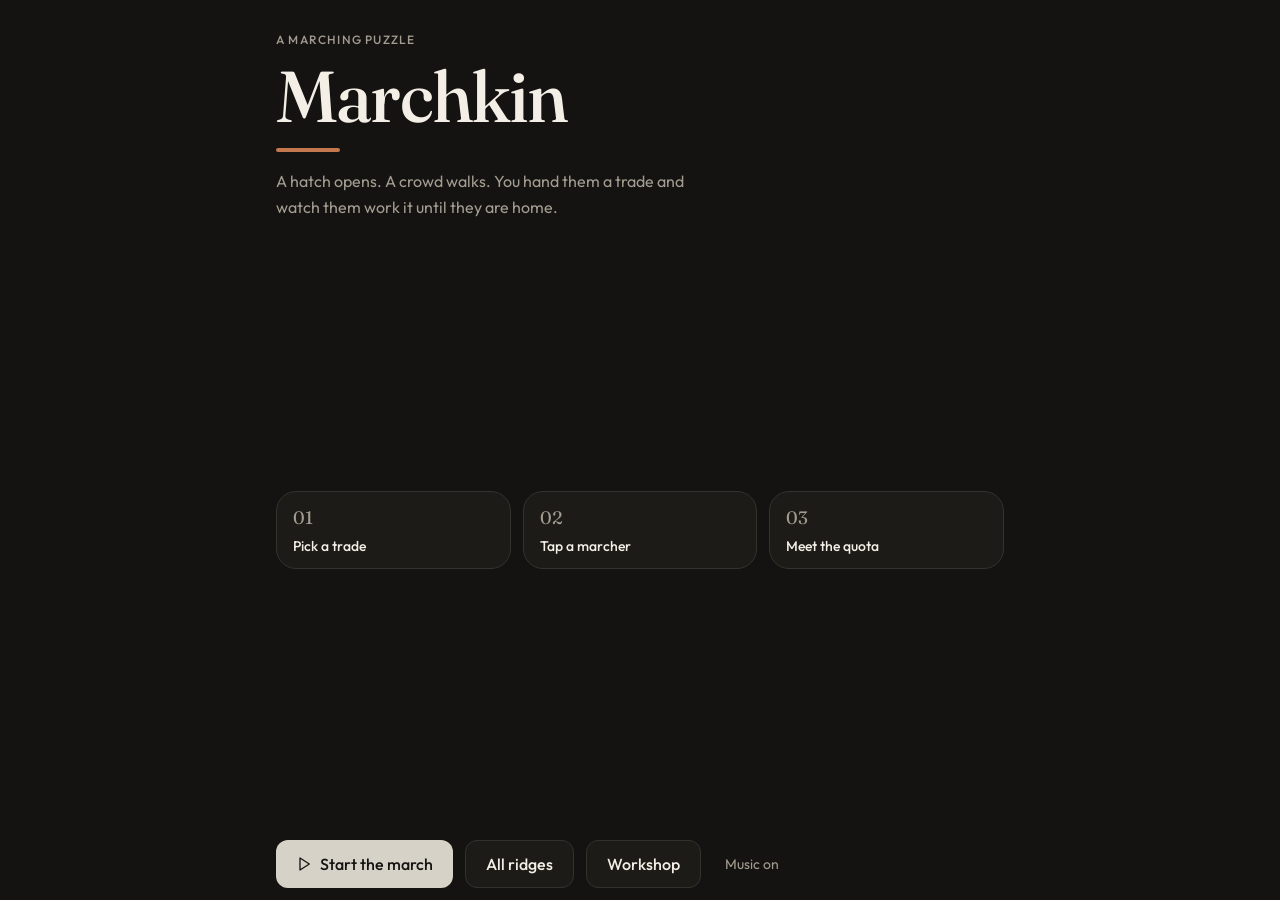
==== index.html @ 859d4348 "Play Marchkin." ====
<!doctype html>
<html lang="en">
  <head>
    <meta charset="utf-8" />
    <meta name="viewport" content="width=device-width, initial-scale=1, viewport-fit=cover" />
    <title>Marchkin</title>
    <meta name="description" content="A marching puzzle. Assign a trade and get the crowd home." />
    <meta name="theme-color" content="#141311" />
    <link rel="icon" type="image/svg+xml" href="./favicon.svg" />
    <link
      rel="stylesheet"
      href="https://fonts.googleapis.com/css2?family=Fraunces:opsz,wght@9..144,500;9..144,600&family=Outfit:wght@400;500;600&display=swap"
    />
    <script type="module" crossorigin src="./assets/play-Zd8TYwmV.js"></script>
    <link rel="stylesheet" crossorigin href="./assets/play-KNTELpvr.css">
  </head>
  <body>
    <div id="root"></div>
  </body>
</html>
---- assets/play-KNTELpvr.css ----
/*! tailwindcss v4.3.3 | MIT License | https://tailwindcss.com */
@layer properties{@supports (((-webkit-hyphens:none)) and (not (margin-trim:inline))) or ((-moz-orient:inline) and (not (color:rgb(from red r g b)))){*,:before,:after,::backdrop{--tw-rotate-x:initial;--tw-rotate-y:initial;--tw-rotate-z:initial;--tw-skew-x:initial;--tw-skew-y:initial;--tw-space-y-reverse:0;--tw-border-style:solid;--tw-leading:initial;--tw-font-weight:initial;--tw-tracking:initial;--tw-ordinal:initial;--tw-slashed-zero:initial;--tw-numeric-figure:initial;--tw-numeric-spacing:initial;--tw-numeric-fraction:initial;--tw-shadow:0 0 #0000;--tw-shadow-color:initial;--tw-shadow-alpha:100%;--tw-inset-shadow:0 0 #0000;--tw-inset-shadow-color:initial;--tw-inset-shadow-alpha:100%;--tw-ring-color:initial;--tw-ring-shadow:0 0 #0000;--tw-inset-ring-color:initial;--tw-inset-ring-shadow:0 0 #0000;--tw-ring-inset:initial;--tw-ring-offset-width:0px;--tw-ring-offset-color:#fff;--tw-ring-offset-shadow:0 0 #0000;--tw-blur:initial;--tw-brightness:initial;--tw-contrast:initial;--tw-grayscale:initial;--tw-hue-rotate:initial;--tw-invert:initial;--tw-opacity:initial;--tw-saturate:initial;--tw-sepia:initial;--tw-drop-shadow:initial;--tw-drop-shadow-color:initial;--tw-drop-shadow-alpha:100%;--tw-drop-shadow-size:initial}}}@layer theme{:root,:host{--font-sans:"Outfit", system-ui, sans-serif;--font-mono:ui-monospace, SFMono-Regular, Menlo, Monaco, Consolas, "Liberation Mono", "Courier New", monospace;--color-red-500:oklch(63.7% .237 25.331);--color-zinc-50:oklch(98.5% 0 none);--color-zinc-400:oklch(70.5% .015 286.067);--color-zinc-500:oklch(55.2% .016 285.938);--color-zinc-900:oklch(21% .006 285.885);--color-zinc-950:oklch(14.1% .005 285.823);--color-neutral-100:oklch(97% 0 none);--color-neutral-300:oklch(87% 0 none);--color-neutral-700:oklch(37.1% 0 none);--color-neutral-900:oklch(20.5% 0 none);--color-black:#000;--color-white:#fff;--spacing:.25rem;--container-sm:24rem;--container-md:28rem;--container-3xl:48rem;--text-xs:.75rem;--text-xs--line-height:calc(1 / .75);--text-sm:.875rem;--text-sm--line-height:calc(1.25 / .875);--text-base:1rem;--text-base--line-height:calc(1.5 / 1);--text-lg:1.125rem;--text-lg--line-height:calc(1.75 / 1.125);--text-xl:1.25rem;--text-xl--line-height:calc(1.75 / 1.25);--text-2xl:1.5rem;--text-2xl--line-height:calc(2 / 1.5);--text-3xl:1.875rem;--text-3xl--line-height:calc(2.25 / 1.875);--text-5xl:3rem;--text-5xl--line-height:1;--text-7xl:4.5rem;--text-7xl--line-height:1;--font-weight-medium:500;--font-weight-semibold:600;--tracking-tight:-.025em;--tracking-widest:.1em;--leading-relaxed:1.625;--radius-sm:.5rem;--radius-md:.75rem;--radius-lg:1.25rem;--radius-xl:1.75rem;--default-transition-duration:.15s;--default-transition-timing-function:cubic-bezier(.4, 0, .2, 1);--default-font-family:var(--font-sans);--default-mono-font-family:var(--font-mono);--color-bg:#141311;--color-surface:#1c1b17;--color-fg:#f4efe6;--color-muted:#a39c90;--color-line:#34322c;--color-accent:#d7d2c8;--color-accent-fg:#141311;--color-good:#8ea394;--color-bad:#c46a5a;--font-display:"Fraunces", Georgia, serif}}@layer base{*,:after,:before,::backdrop{box-sizing:border-box;border:0 solid;margin:0;padding:0}::file-selector-button{box-sizing:border-box;border:0 solid;margin:0;padding:0}html,:host{-webkit-text-size-adjust:100%;tab-size:4;line-height:1.5;font-family:var(--default-font-family,-apple-system, BlinkMacSystemFont, "Segoe UI", Roboto, "Helvetica Neue", "Noto Sans", Arial, sans-serif, "Apple Color Emoji", "Segoe UI Emoji", "Segoe UI Symbol", "Noto Color Emoji");font-feature-settings:var(--default-font-feature-settings,normal);font-variation-settings:var(--default-font-variation-settings,normal);-webkit-tap-highlight-color:transparent}hr{height:0;color:inherit;border-top-width:1px}abbr:where([title]){-webkit-text-decoration:underline dotted;text-decoration:underline dotted}h1,h2,h3,h4,h5,h6{font-size:inherit;font-weight:inherit}a{color:inherit;-webkit-text-decoration:inherit;-webkit-text-decoration:inherit;-webkit-text-decoration:inherit;-webkit-text-decoration:inherit;text-decoration:inherit}b,strong{font-weight:bolder}code,kbd,samp,pre{font-family:var(--default-mono-font-family,ui-monospace, SFMono-Regular, Menlo, Monaco, Consolas, "Liberation Mono", "Courier New", monospace);font-feature-settings:var(--default-mono-font-feature-settings,normal);font-variation-settings:var(--default-mono-font-variation-settings,normal);font-size:1em}small{font-size:80%}sub,sup{vertical-align:baseline;font-size:75%;line-height:0;position:relative}sub{bottom:-.25em}sup{top:-.5em}table{text-indent:0;border-color:inherit;border-collapse:collapse}:-moz-focusring:where(:not(iframe)){outline:auto}progress{vertical-align:baseline}summary{display:list-item}ol,ul,menu{list-style:none}img,svg,video,canvas,audio,iframe,embed,object{vertical-align:middle;display:block}img,video{max-width:100%;height:auto}button,input,select,optgroup,textarea{font:inherit;font-feature-settings:inherit;font-variation-settings:inherit;letter-spacing:inherit;color:inherit;opacity:1;background-color:#0000;border-radius:0}::file-selector-button{font:inherit;font-feature-settings:inherit;font-variation-settings:inherit;letter-spacing:inherit;color:inherit;opacity:1;background-color:#0000;border-radius:0}:where(select:is([multiple],[size])) optgroup{font-weight:bolder}:where(select:is([multiple],[size])) optgroup option{padding-inline-start:20px}::file-selector-button{margin-inline-end:4px}::placeholder{opacity:1}@supports (not ((-webkit-appearance:-apple-pay-button))) or (contain-intrinsic-size:1px){::placeholder{color:currentColor}@supports (color:color-mix(in lab, red, red)){::placeholder{color:color-mix(in oklab, currentcolor 50%, transparent)}}}textarea{resize:vertical}::-webkit-search-decoration{-webkit-appearance:none}::-webkit-date-and-time-value{min-height:1lh;text-align:inherit}::-webkit-datetime-edit{display:inline-flex}::-webkit-datetime-edit-fields-wrapper{padding:0}::-webkit-datetime-edit{padding-block:0}::-webkit-datetime-edit-year-field{padding-block:0}::-webkit-datetime-edit-month-field{padding-block:0}::-webkit-datetime-edit-day-field{padding-block:0}::-webkit-datetime-edit-hour-field{padding-block:0}::-webkit-datetime-edit-minute-field{padding-block:0}::-webkit-datetime-edit-second-field{padding-block:0}::-webkit-datetime-edit-millisecond-field{padding-block:0}::-webkit-datetime-edit-meridiem-field{padding-block:0}::-webkit-calendar-picker-indicator{line-height:1}:-moz-ui-invalid{box-shadow:none}button,input:where([type=button],[type=reset],[type=submit]){appearance:button}::file-selector-button{appearance:button}::-webkit-inner-spin-button{height:auto}::-webkit-outer-spin-button{height:auto}[hidden]:where(:not([hidden=until-found])){display:none!important}button:not(:disabled),[role=button]:not(:disabled){cursor:pointer}html,body{background:var(--color-bg);height:100%;color:var(--color-fg)}button:focus-visible{outline:2px solid var(--color-accent);outline-offset:2px}}@layer components;@layer utilities{.collapse{visibility:collapse}.visible{visibility:visible}.absolute{position:absolute}.fixed{position:fixed}.relative{position:relative}.static{position:static}.inset-3{inset:calc(var(--spacing) * 3)}.col-span-2{grid-column:span 2/span 2}.container{width:100%}@media (width>=40rem){.container{max-width:40rem}}@media (width>=48rem){.container{max-width:48rem}}@media (width>=64rem){.container{max-width:64rem}}@media (width>=80rem){.container{max-width:80rem}}@media (width>=96rem){.container{max-width:96rem}}.mx-auto{margin-inline:auto}.mt-1{margin-top:var(--spacing)}.mt-2{margin-top:calc(var(--spacing) * 2)}.mt-3{margin-top:calc(var(--spacing) * 3)}.mt-4{margin-top:calc(var(--spacing) * 4)}.mt-5{margin-top:calc(var(--spacing) * 5)}.mt-8{margin-top:calc(var(--spacing) * 8)}.ml-1{margin-left:var(--spacing)}.ml-auto{margin-left:auto}.block{display:block}.contents{display:contents}.flex{display:flex}.grid{display:grid}.hidden{display:none}.inline{display:inline}.inline-block{display:inline-block}.inline-flex{display:inline-flex}.table{display:table}.size-3\.5{width:calc(var(--spacing) * 3.5);height:calc(var(--spacing) * 3.5)}.size-4{width:calc(var(--spacing) * 4);height:calc(var(--spacing) * 4)}.size-10{width:calc(var(--spacing) * 10);height:calc(var(--spacing) * 10)}.h-1{height:var(--spacing)}.h-1\.5{height:calc(var(--spacing) * 1.5)}.h-8{height:calc(var(--spacing) * 8)}.h-10{height:calc(var(--spacing) * 10)}.h-11{height:calc(var(--spacing) * 11)}.h-12{height:calc(var(--spacing) * 12)}.h-60{height:calc(var(--spacing) * 60)}.h-dvh{height:100dvh}.h-full{height:100%}.min-h-0{min-height:0}.min-h-screen{min-height:100vh}.w-3{width:calc(var(--spacing) * 3)}.w-8{width:calc(var(--spacing) * 8)}.w-10{width:calc(var(--spacing) * 10)}.w-11{width:calc(var(--spacing) * 11)}.w-16{width:calc(var(--spacing) * 16)}.w-full{width:100%}.max-w-3xl{max-width:var(--container-3xl)}.max-w-md{max-width:var(--container-md)}.max-w-sm{max-width:var(--container-sm)}.min-w-0{min-width:0}.flex-1{flex:1}.shrink-0{flex-shrink:0}.transform{transform:var(--tw-rotate-x,) var(--tw-rotate-y,) var(--tw-rotate-z,) var(--tw-skew-x,) var(--tw-skew-y,)}.cursor-pointer{cursor:pointer}.touch-none{touch-action:none}.resize{resize:both}.grid-cols-2{grid-template-columns:repeat(2,minmax(0,1fr))}.grid-cols-4{grid-template-columns:repeat(4,minmax(0,1fr))}.flex-col{flex-direction:column}.flex-wrap{flex-wrap:wrap}.place-items-center{place-items:center}.items-center{align-items:center}.items-end{align-items:flex-end}.items-start{align-items:flex-start}.justify-between{justify-content:space-between}.justify-center{justify-content:center}.gap-1{gap:var(--spacing)}.gap-2{gap:calc(var(--spacing) * 2)}.gap-3{gap:calc(var(--spacing) * 3)}.gap-4{gap:calc(var(--spacing) * 4)}:where(.space-y-5>:not(:last-child)){--tw-space-y-reverse:0;margin-block-start:calc(calc(var(--spacing) * 5) * var(--tw-space-y-reverse));margin-block-end:calc(calc(var(--spacing) * 5) * calc(1 - var(--tw-space-y-reverse)))}.truncate{text-overflow:ellipsis;white-space:nowrap;overflow:hidden}.overflow-x-auto{overflow-x:auto}.overflow-y-auto{overflow-y:auto}.rounded-full{border-radius:2147483647px}.rounded-lg{border-radius:var(--radius-lg)}.rounded-md{border-radius:var(--radius-md)}.rounded-sm{border-radius:var(--radius-sm)}.rounded-xl{border-radius:var(--radius-xl)}.border{border-style:var(--tw-border-style);border-width:1px}.border-l-2{border-left-style:var(--tw-border-style);border-left-width:2px}.border-\[\#c4784e\]{border-color:#c4784e}.border-accent{border-color:var(--color-accent)}.border-line{border-color:var(--color-line)}.border-neutral-300{border-color:var(--color-neutral-300)}.border-l-\[\#8ea394\]{border-left-color:#8ea394}.border-l-\[\#a39c90\]{border-left-color:#a39c90}.border-l-\[\#c4784e\]{border-left-color:#c4784e}.bg-\[\#c4784e\]{background-color:#c4784e}.bg-accent{background-color:var(--color-accent)}.bg-bg{background-color:var(--color-bg)}.bg-bg\/80{background-color:#141311cc}@supports (color:color-mix(in lab, red, red)){.bg-bg\/80{background-color:color-mix(in oklab, var(--color-bg) 80%, transparent)}}.bg-black\/10{background-color:#0000001a}@supports (color:color-mix(in lab, red, red)){.bg-black\/10{background-color:color-mix(in oklab, var(--color-black) 10%, transparent)}}.bg-good{background-color:var(--color-good)}.bg-line{background-color:var(--color-line)}.bg-surface{background-color:var(--color-surface)}.bg-zinc-50{background-color:var(--color-zinc-50)}.object-cover{object-fit:cover}.px-2{padding-inline:calc(var(--spacing) * 2)}.px-3{padding-inline:calc(var(--spacing) * 3)}.px-4{padding-inline:calc(var(--spacing) * 4)}.px-5{padding-inline:calc(var(--spacing) * 5)}.px-6{padding-inline:calc(var(--spacing) * 6)}.py-1{padding-block:var(--spacing)}.py-2{padding-block:calc(var(--spacing) * 2)}.py-3{padding-block:calc(var(--spacing) * 3)}.py-4{padding-block:calc(var(--spacing) * 4)}.py-5{padding-block:calc(var(--spacing) * 5)}.py-6{padding-block:calc(var(--spacing) * 6)}.py-8{padding-block:calc(var(--spacing) * 8)}.pt-3{padding-top:calc(var(--spacing) * 3)}.pb-1{padding-bottom:var(--spacing)}.pb-2{padding-bottom:calc(var(--spacing) * 2)}.pb-4{padding-bottom:calc(var(--spacing) * 4)}.text-center{text-align:center}.text-left{text-align:left}.text-right{text-align:right}.font-display{font-family:var(--font-display)}.text-2xl{font-size:var(--text-2xl);line-height:var(--tw-leading,var(--text-2xl--line-height))}.text-3xl{font-size:var(--text-3xl);line-height:var(--tw-leading,var(--text-3xl--line-height))}.text-5xl{font-size:var(--text-5xl);line-height:var(--tw-leading,var(--text-5xl--line-height))}.text-base{font-size:var(--text-base);line-height:var(--tw-leading,var(--text-base--line-height))}.text-lg{font-size:var(--text-lg);line-height:var(--tw-leading,var(--text-lg--line-height))}.text-sm{font-size:var(--text-sm);line-height:var(--tw-leading,var(--text-sm--line-height))}.text-xl{font-size:var(--text-xl);line-height:var(--tw-leading,var(--text-xl--line-height))}.text-xs{font-size:var(--text-xs);line-height:var(--tw-leading,var(--text-xs--line-height))}.text-\[10px\]{font-size:10px}.leading-none{--tw-leading:1;line-height:1}.leading-relaxed{--tw-leading:var(--leading-relaxed);line-height:var(--leading-relaxed)}.font-medium{--tw-font-weight:var(--font-weight-medium);font-weight:var(--font-weight-medium)}.font-semibold{--tw-font-weight:var(--font-weight-semibold);font-weight:var(--font-weight-semibold)}.tracking-tight{--tw-tracking:var(--tracking-tight);letter-spacing:var(--tracking-tight)}.tracking-widest{--tw-tracking:var(--tracking-widest);letter-spacing:var(--tracking-widest)}.break-words{overflow-wrap:break-word}.text-accent-fg{color:var(--color-accent-fg)}.text-bad{color:var(--color-bad)}.text-fg{color:var(--color-fg)}.text-muted{color:var(--color-muted)}.text-red-500{color:var(--color-red-500)}.text-zinc-500{color:var(--color-zinc-500)}.text-zinc-900{color:var(--color-zinc-900)}.capitalize{text-transform:capitalize}.uppercase{text-transform:uppercase}.italic{font-style:italic}.tabular-nums{--tw-numeric-spacing:tabular-nums;font-variant-numeric:var(--tw-ordinal,) var(--tw-slashed-zero,) var(--tw-numeric-figure,) var(--tw-numeric-spacing,) var(--tw-numeric-fraction,)}.underline-offset-4{text-underline-offset:4px}.opacity-70{opacity:.7}.ring-1{--tw-ring-shadow:var(--tw-ring-inset,) 0 0 0 calc(1px + var(--tw-ring-offset-width)) var(--tw-ring-color,currentcolor);box-shadow:var(--tw-inset-shadow), var(--tw-inset-ring-shadow), var(--tw-ring-offset-shadow), var(--tw-ring-shadow), var(--tw-shadow)}.ring-line{--tw-ring-color:var(--color-line)}.blur{--tw-blur:blur(8px);filter:var(--tw-blur,) var(--tw-brightness,) var(--tw-contrast,) var(--tw-grayscale,) var(--tw-hue-rotate,) var(--tw-invert,) var(--tw-saturate,) var(--tw-sepia,) var(--tw-drop-shadow,)}.filter{filter:var(--tw-blur,) var(--tw-brightness,) var(--tw-contrast,) var(--tw-grayscale,) var(--tw-hue-rotate,) var(--tw-invert,) var(--tw-saturate,) var(--tw-sepia,) var(--tw-drop-shadow,)}.filter\!{filter:var(--tw-blur,) var(--tw-brightness,) var(--tw-contrast,) var(--tw-grayscale,) var(--tw-hue-rotate,) var(--tw-invert,) var(--tw-saturate,) var(--tw-sepia,) var(--tw-drop-shadow,)!important}.transition{transition-property:color,background-color,border-color,outline-color,text-decoration-color,fill,stroke,--tw-gradient-from,--tw-gradient-via,--tw-gradient-to,opacity,box-shadow,transform,translate,scale,rotate,filter,-webkit-backdrop-filter,backdrop-filter,display,content-visibility,overlay,pointer-events;transition-timing-function:var(--tw-ease,var(--default-transition-timing-function));transition-duration:var(--tw-duration,var(--default-transition-duration))}@media (hover:hover){.hover\:bg-neutral-100:hover{background-color:var(--color-neutral-100)}.hover\:underline:hover{text-decoration-line:underline}}.disabled\:cursor-wait:disabled{cursor:wait}.disabled\:no-underline:disabled{text-decoration-line:none}.disabled\:opacity-35:disabled{opacity:.35}.disabled\:opacity-40:disabled{opacity:.4}@media (width>=40rem){.sm\:col-span-2{grid-column:span 2/span 2}.sm\:inline{display:inline}.sm\:h-72{height:calc(var(--spacing) * 72)}.sm\:grid-cols-3{grid-template-columns:repeat(3,minmax(0,1fr))}.sm\:grid-cols-4{grid-template-columns:repeat(4,minmax(0,1fr))}.sm\:flex-row{flex-direction:row}.sm\:items-center{align-items:center}.sm\:justify-center{justify-content:center}.sm\:text-7xl{font-size:var(--text-7xl);line-height:var(--tw-leading,var(--text-7xl--line-height))}}@media (prefers-color-scheme:dark){.dark\:border-neutral-700{border-color:var(--color-neutral-700)}.dark\:bg-white\/20{background-color:#fff3}@supports (color:color-mix(in lab, red, red)){.dark\:bg-white\/20{background-color:color-mix(in oklab, var(--color-white) 20%, transparent)}}.dark\:bg-zinc-950{background-color:var(--color-zinc-950)}.dark\:text-zinc-50{color:var(--color-zinc-50)}.dark\:text-zinc-400{color:var(--color-zinc-400)}@media (hover:hover){.dark\:hover\:bg-neutral-900:hover{background-color:var(--color-neutral-900)}}}}.font-display{font-family:var(--font-display)}.safe-b{padding-bottom:max(.75rem, env(safe-area-inset-bottom))}@media (prefers-reduced-motion:reduce){.rise{animation:none}}@property --tw-rotate-x{syntax:"*";inherits:false}@property --tw-rotate-y{syntax:"*";inherits:false}@property --tw-rotate-z{syntax:"*";inherits:false}@property --tw-skew-x{syntax:"*";inherits:false}@property --tw-skew-y{syntax:"*";inherits:false}@property --tw-space-y-reverse{syntax:"*";inherits:false;initial-value:0}@property --tw-border-style{syntax:"*";inherits:false;initial-value:solid}@property --tw-leading{syntax:"*";inherits:false}@property --tw-font-weight{syntax:"*";inherits:false}@property --tw-tracking{syntax:"*";inherits:false}@property --tw-ordinal{syntax:"*";inherits:false}@property --tw-slashed-zero{syntax:"*";inherits:false}@property --tw-numeric-figure{syntax:"*";inherits:false}@property --tw-numeric-spacing{syntax:"*";inherits:false}@property --tw-numeric-fraction{syntax:"*";inherits:false}@property --tw-shadow{syntax:"*";inherits:false;initial-value:0 0 #0000}@property --tw-shadow-color{syntax:"*";inherits:false}@property --tw-shadow-alpha{syntax:"<percentage>";inherits:false;initial-value:100%}@property --tw-inset-shadow{syntax:"*";inherits:false;initial-value:0 0 #0000}@property --tw-inset-shadow-color{syntax:"*";inherits:false}@property --tw-inset-shadow-alpha{syntax:"<percentage>";inherits:false;initial-value:100%}@property --tw-ring-color{syntax:"*";inherits:false}@property --tw-ring-shadow{syntax:"*";inherits:false;initial-value:0 0 #0000}@property --tw-inset-ring-color{syntax:"*";inherits:false}@property --tw-inset-ring-shadow{syntax:"*";inherits:false;initial-value:0 0 #0000}@property --tw-ring-inset{syntax:"*";inherits:false}@property --tw-ring-offset-width{syntax:"<length>";inherits:false;initial-value:0}@property --tw-ring-offset-color{syntax:"*";inherits:false;initial-value:#fff}@property --tw-ring-offset-shadow{syntax:"*";inherits:false;initial-value:0 0 #0000}@property --tw-blur{syntax:"*";inherits:false}@property --tw-brightness{syntax:"*";inherits:false}@property --tw-contrast{syntax:"*";inherits:false}@property --tw-grayscale{syntax:"*";inherits:false}@property --tw-hue-rotate{syntax:"*";inherits:false}@property --tw-invert{syntax:"*";inherits:false}@property --tw-opacity{syntax:"*";inherits:false}@property --tw-saturate{syntax:"*";inherits:false}@property --tw-sepia{syntax:"*";inherits:false}@property --tw-drop-shadow{syntax:"*";inherits:false}@property --tw-drop-shadow-color{syntax:"*";inherits:false}@property --tw-drop-shadow-alpha{syntax:"<percentage>";inherits:false;initial-value:100%}@property --tw-drop-shadow-size{syntax:"*";inherits:false}
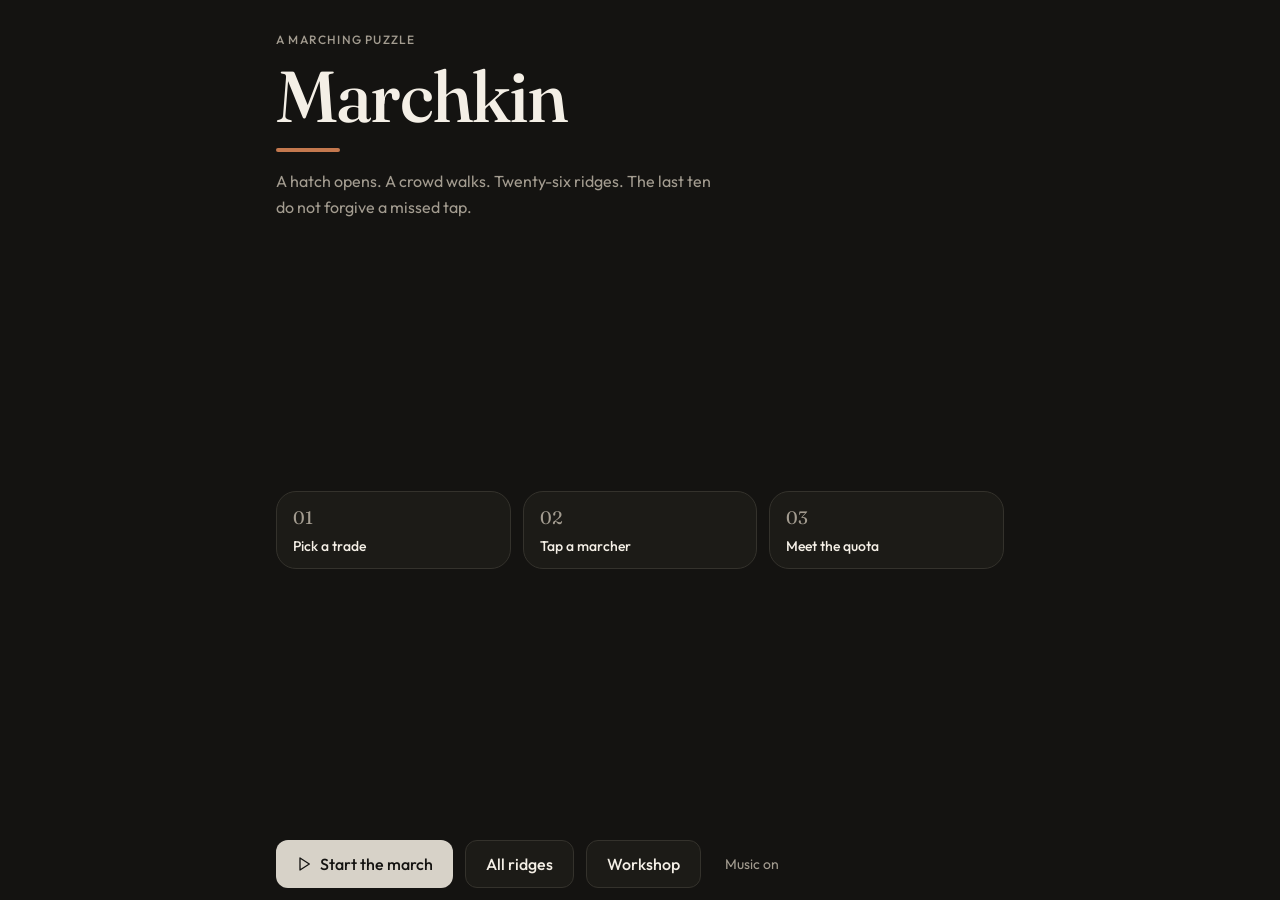
==== commit f8e65f34: "Play the crucible." ====
--- a/index.html
+++ b/index.html
@@ -11,8 +11,8 @@
       rel="stylesheet"
       href="https://fonts.googleapis.com/css2?family=Fraunces:opsz,wght@9..144,500;9..144,600&family=Outfit:wght@400;500;600&display=swap"
     />
-    <script type="module" crossorigin src="./assets/play-Zd8TYwmV.js"></script>
-    <link rel="stylesheet" crossorigin href="./assets/play-KNTELpvr.css">
+    <script type="module" crossorigin src="./assets/play-CjzR7dxE.js"></script>
+    <link rel="stylesheet" crossorigin href="./assets/play-gUmm5KDw.css">
   </head>
   <body>
     <div id="root"></div>
--- a/assets/play-gUmm5KDw.css
+++ b/assets/play-gUmm5KDw.css
@@ -0,0 +1,2 @@
+/*! tailwindcss v4.3.3 | MIT License | https://tailwindcss.com */
+@layer properties{@supports (((-webkit-hyphens:none)) and (not (margin-trim:inline))) or ((-moz-orient:inline) and (not (color:rgb(from red r g b)))){*,:before,:after,::backdrop{--tw-rotate-x:initial;--tw-rotate-y:initial;--tw-rotate-z:initial;--tw-skew-x:initial;--tw-skew-y:initial;--tw-space-y-reverse:0;--tw-border-style:solid;--tw-leading:initial;--tw-font-weight:initial;--tw-tracking:initial;--tw-ordinal:initial;--tw-slashed-zero:initial;--tw-numeric-figure:initial;--tw-numeric-spacing:initial;--tw-numeric-fraction:initial;--tw-shadow:0 0 #0000;--tw-shadow-color:initial;--tw-shadow-alpha:100%;--tw-inset-shadow:0 0 #0000;--tw-inset-shadow-color:initial;--tw-inset-shadow-alpha:100%;--tw-ring-color:initial;--tw-ring-shadow:0 0 #0000;--tw-inset-ring-color:initial;--tw-inset-ring-shadow:0 0 #0000;--tw-ring-inset:initial;--tw-ring-offset-width:0px;--tw-ring-offset-color:#fff;--tw-ring-offset-shadow:0 0 #0000;--tw-blur:initial;--tw-brightness:initial;--tw-contrast:initial;--tw-grayscale:initial;--tw-hue-rotate:initial;--tw-invert:initial;--tw-opacity:initial;--tw-saturate:initial;--tw-sepia:initial;--tw-drop-shadow:initial;--tw-drop-shadow-color:initial;--tw-drop-shadow-alpha:100%;--tw-drop-shadow-size:initial}}}@layer theme{:root,:host{--font-sans:"Outfit", system-ui, sans-serif;--font-mono:ui-monospace, SFMono-Regular, Menlo, Monaco, Consolas, "Liberation Mono", "Courier New", monospace;--color-red-500:oklch(63.7% .237 25.331);--color-zinc-50:oklch(98.5% 0 none);--color-zinc-400:oklch(70.5% .015 286.067);--color-zinc-500:oklch(55.2% .016 285.938);--color-zinc-900:oklch(21% .006 285.885);--color-zinc-950:oklch(14.1% .005 285.823);--color-neutral-100:oklch(97% 0 none);--color-neutral-300:oklch(87% 0 none);--color-neutral-700:oklch(37.1% 0 none);--color-neutral-900:oklch(20.5% 0 none);--color-black:#000;--color-white:#fff;--spacing:.25rem;--container-sm:24rem;--container-md:28rem;--container-3xl:48rem;--text-xs:.75rem;--text-xs--line-height:calc(1 / .75);--text-sm:.875rem;--text-sm--line-height:calc(1.25 / .875);--text-base:1rem;--text-base--line-height:calc(1.5 / 1);--text-lg:1.125rem;--text-lg--line-height:calc(1.75 / 1.125);--text-xl:1.25rem;--text-xl--line-height:calc(1.75 / 1.25);--text-2xl:1.5rem;--text-2xl--line-height:calc(2 / 1.5);--text-3xl:1.875rem;--text-3xl--line-height:calc(2.25 / 1.875);--text-5xl:3rem;--text-5xl--line-height:1;--text-7xl:4.5rem;--text-7xl--line-height:1;--font-weight-medium:500;--font-weight-semibold:600;--tracking-tight:-.025em;--tracking-widest:.1em;--leading-relaxed:1.625;--radius-sm:.5rem;--radius-md:.75rem;--radius-lg:1.25rem;--radius-xl:1.75rem;--default-transition-duration:.15s;--default-transition-timing-function:cubic-bezier(.4, 0, .2, 1);--default-font-family:var(--font-sans);--default-mono-font-family:var(--font-mono);--color-bg:#141311;--color-surface:#1c1b17;--color-fg:#f4efe6;--color-muted:#a39c90;--color-line:#34322c;--color-accent:#d7d2c8;--color-accent-fg:#141311;--color-good:#8ea394;--color-bad:#c46a5a;--font-display:"Fraunces", Georgia, serif}}@layer base{*,:after,:before,::backdrop{box-sizing:border-box;border:0 solid;margin:0;padding:0}::file-selector-button{box-sizing:border-box;border:0 solid;margin:0;padding:0}html,:host{-webkit-text-size-adjust:100%;tab-size:4;line-height:1.5;font-family:var(--default-font-family,-apple-system, BlinkMacSystemFont, "Segoe UI", Roboto, "Helvetica Neue", "Noto Sans", Arial, sans-serif, "Apple Color Emoji", "Segoe UI Emoji", "Segoe UI Symbol", "Noto Color Emoji");font-feature-settings:var(--default-font-feature-settings,normal);font-variation-settings:var(--default-font-variation-settings,normal);-webkit-tap-highlight-color:transparent}hr{height:0;color:inherit;border-top-width:1px}abbr:where([title]){-webkit-text-decoration:underline dotted;text-decoration:underline dotted}h1,h2,h3,h4,h5,h6{font-size:inherit;font-weight:inherit}a{color:inherit;-webkit-text-decoration:inherit;-webkit-text-decoration:inherit;-webkit-text-decoration:inherit;-webkit-text-decoration:inherit;text-decoration:inherit}b,strong{font-weight:bolder}code,kbd,samp,pre{font-family:var(--default-mono-font-family,ui-monospace, SFMono-Regular, Menlo, Monaco, Consolas, "Liberation Mono", "Courier New", monospace);font-feature-settings:var(--default-mono-font-feature-settings,normal);font-variation-settings:var(--default-mono-font-variation-settings,normal);font-size:1em}small{font-size:80%}sub,sup{vertical-align:baseline;font-size:75%;line-height:0;position:relative}sub{bottom:-.25em}sup{top:-.5em}table{text-indent:0;border-color:inherit;border-collapse:collapse}:-moz-focusring:where(:not(iframe)){outline:auto}progress{vertical-align:baseline}summary{display:list-item}ol,ul,menu{list-style:none}img,svg,video,canvas,audio,iframe,embed,object{vertical-align:middle;display:block}img,video{max-width:100%;height:auto}button,input,select,optgroup,textarea{font:inherit;font-feature-settings:inherit;font-variation-settings:inherit;letter-spacing:inherit;color:inherit;opacity:1;background-color:#0000;border-radius:0}::file-selector-button{font:inherit;font-feature-settings:inherit;font-variation-settings:inherit;letter-spacing:inherit;color:inherit;opacity:1;background-color:#0000;border-radius:0}:where(select:is([multiple],[size])) optgroup{font-weight:bolder}:where(select:is([multiple],[size])) optgroup option{padding-inline-start:20px}::file-selector-button{margin-inline-end:4px}::placeholder{opacity:1}@supports (not ((-webkit-appearance:-apple-pay-button))) or (contain-intrinsic-size:1px){::placeholder{color:currentColor}@supports (color:color-mix(in lab, red, red)){::placeholder{color:color-mix(in oklab, currentcolor 50%, transparent)}}}textarea{resize:vertical}::-webkit-search-decoration{-webkit-appearance:none}::-webkit-date-and-time-value{min-height:1lh;text-align:inherit}::-webkit-datetime-edit{display:inline-flex}::-webkit-datetime-edit-fields-wrapper{padding:0}::-webkit-datetime-edit{padding-block:0}::-webkit-datetime-edit-year-field{padding-block:0}::-webkit-datetime-edit-month-field{padding-block:0}::-webkit-datetime-edit-day-field{padding-block:0}::-webkit-datetime-edit-hour-field{padding-block:0}::-webkit-datetime-edit-minute-field{padding-block:0}::-webkit-datetime-edit-second-field{padding-block:0}::-webkit-datetime-edit-millisecond-field{padding-block:0}::-webkit-datetime-edit-meridiem-field{padding-block:0}::-webkit-calendar-picker-indicator{line-height:1}:-moz-ui-invalid{box-shadow:none}button,input:where([type=button],[type=reset],[type=submit]){appearance:button}::file-selector-button{appearance:button}::-webkit-inner-spin-button{height:auto}::-webkit-outer-spin-button{height:auto}[hidden]:where(:not([hidden=until-found])){display:none!important}button:not(:disabled),[role=button]:not(:disabled){cursor:pointer}html,body{background:var(--color-bg);height:100%;color:var(--color-fg)}button:focus-visible{outline:2px solid var(--color-accent);outline-offset:2px}}@layer components;@layer utilities{.collapse{visibility:collapse}.visible{visibility:visible}.absolute{position:absolute}.fixed{position:fixed}.relative{position:relative}.static{position:static}.inset-3{inset:calc(var(--spacing) * 3)}.col-span-2{grid-column:span 2/span 2}.container{width:100%}@media (width>=40rem){.container{max-width:40rem}}@media (width>=48rem){.container{max-width:48rem}}@media (width>=64rem){.container{max-width:64rem}}@media (width>=80rem){.container{max-width:80rem}}@media (width>=96rem){.container{max-width:96rem}}.mx-auto{margin-inline:auto}.mt-1{margin-top:var(--spacing)}.mt-2{margin-top:calc(var(--spacing) * 2)}.mt-3{margin-top:calc(var(--spacing) * 3)}.mt-4{margin-top:calc(var(--spacing) * 4)}.mt-5{margin-top:calc(var(--spacing) * 5)}.mt-8{margin-top:calc(var(--spacing) * 8)}.ml-auto{margin-left:auto}.block{display:block}.contents{display:contents}.flex{display:flex}.grid{display:grid}.hidden{display:none}.inline{display:inline}.inline-block{display:inline-block}.inline-flex{display:inline-flex}.table{display:table}.size-3\.5{width:calc(var(--spacing) * 3.5);height:calc(var(--spacing) * 3.5)}.size-4{width:calc(var(--spacing) * 4);height:calc(var(--spacing) * 4)}.size-10{width:calc(var(--spacing) * 10);height:calc(var(--spacing) * 10)}.h-1{height:var(--spacing)}.h-1\.5{height:calc(var(--spacing) * 1.5)}.h-8{height:calc(var(--spacing) * 8)}.h-10{height:calc(var(--spacing) * 10)}.h-11{height:calc(var(--spacing) * 11)}.h-12{height:calc(var(--spacing) * 12)}.h-60{height:calc(var(--spacing) * 60)}.h-dvh{height:100dvh}.h-full{height:100%}.min-h-0{min-height:0}.min-h-screen{min-height:100vh}.w-3{width:calc(var(--spacing) * 3)}.w-8{width:calc(var(--spacing) * 8)}.w-10{width:calc(var(--spacing) * 10)}.w-11{width:calc(var(--spacing) * 11)}.w-16{width:calc(var(--spacing) * 16)}.w-full{width:100%}.max-w-3xl{max-width:var(--container-3xl)}.max-w-md{max-width:var(--container-md)}.max-w-sm{max-width:var(--container-sm)}.min-w-0{min-width:0}.flex-1{flex:1}.shrink-0{flex-shrink:0}.transform{transform:var(--tw-rotate-x,) var(--tw-rotate-y,) var(--tw-rotate-z,) var(--tw-skew-x,) var(--tw-skew-y,)}.cursor-pointer{cursor:pointer}.touch-none{touch-action:none}.resize{resize:both}.grid-cols-2{grid-template-columns:repeat(2,minmax(0,1fr))}.grid-cols-4{grid-template-columns:repeat(4,minmax(0,1fr))}.flex-col{flex-direction:column}.flex-wrap{flex-wrap:wrap}.place-items-center{place-items:center}.items-center{align-items:center}.items-end{align-items:flex-end}.items-start{align-items:flex-start}.justify-between{justify-content:space-between}.justify-center{justify-content:center}.gap-1{gap:var(--spacing)}.gap-2{gap:calc(var(--spacing) * 2)}.gap-3{gap:calc(var(--spacing) * 3)}:where(.space-y-5>:not(:last-child)){--tw-space-y-reverse:0;margin-block-start:calc(calc(var(--spacing) * 5) * var(--tw-space-y-reverse));margin-block-end:calc(calc(var(--spacing) * 5) * calc(1 - var(--tw-space-y-reverse)))}.truncate{text-overflow:ellipsis;white-space:nowrap;overflow:hidden}.overflow-x-auto{overflow-x:auto}.overflow-y-auto{overflow-y:auto}.rounded-full{border-radius:2147483647px}.rounded-lg{border-radius:var(--radius-lg)}.rounded-md{border-radius:var(--radius-md)}.rounded-sm{border-radius:var(--radius-sm)}.rounded-xl{border-radius:var(--radius-xl)}.border{border-style:var(--tw-border-style);border-width:1px}.border-l-2{border-left-style:var(--tw-border-style);border-left-width:2px}.border-\[\#c4784e\]{border-color:#c4784e}.border-accent{border-color:var(--color-accent)}.border-line{border-color:var(--color-line)}.border-neutral-300{border-color:var(--color-neutral-300)}.border-l-\[\#8ea394\]{border-left-color:#8ea394}.border-l-\[\#a39c90\]{border-left-color:#a39c90}.border-l-\[\#c46a4e\]{border-left-color:#c46a4e}.border-l-\[\#c4784e\]{border-left-color:#c4784e}.bg-\[\#c4784e\]{background-color:#c4784e}.bg-accent{background-color:var(--color-accent)}.bg-bg{background-color:var(--color-bg)}.bg-bg\/80{background-color:#141311cc}@supports (color:color-mix(in lab, red, red)){.bg-bg\/80{background-color:color-mix(in oklab, var(--color-bg) 80%, transparent)}}.bg-black\/10{background-color:#0000001a}@supports (color:color-mix(in lab, red, red)){.bg-black\/10{background-color:color-mix(in oklab, var(--color-black) 10%, transparent)}}.bg-good{background-color:var(--color-good)}.bg-line{background-color:var(--color-line)}.bg-surface{background-color:var(--color-surface)}.bg-zinc-50{background-color:var(--color-zinc-50)}.object-cover{object-fit:cover}.px-2{padding-inline:calc(var(--spacing) * 2)}.px-3{padding-inline:calc(var(--spacing) * 3)}.px-4{padding-inline:calc(var(--spacing) * 4)}.px-5{padding-inline:calc(var(--spacing) * 5)}.px-6{padding-inline:calc(var(--spacing) * 6)}.py-1{padding-block:var(--spacing)}.py-2{padding-block:calc(var(--spacing) * 2)}.py-3{padding-block:calc(var(--spacing) * 3)}.py-4{padding-block:calc(var(--spacing) * 4)}.py-5{padding-block:calc(var(--spacing) * 5)}.py-6{padding-block:calc(var(--spacing) * 6)}.py-8{padding-block:calc(var(--spacing) * 8)}.pt-3{padding-top:calc(var(--spacing) * 3)}.pb-1{padding-bottom:var(--spacing)}.pb-2{padding-bottom:calc(var(--spacing) * 2)}.pb-4{padding-bottom:calc(var(--spacing) * 4)}.text-center{text-align:center}.text-left{text-align:left}.text-right{text-align:right}.font-display{font-family:var(--font-display)}.text-2xl{font-size:var(--text-2xl);line-height:var(--tw-leading,var(--text-2xl--line-height))}.text-3xl{font-size:var(--text-3xl);line-height:var(--tw-leading,var(--text-3xl--line-height))}.text-5xl{font-size:var(--text-5xl);line-height:var(--tw-leading,var(--text-5xl--line-height))}.text-base{font-size:var(--text-base);line-height:var(--tw-leading,var(--text-base--line-height))}.text-lg{font-size:var(--text-lg);line-height:var(--tw-leading,var(--text-lg--line-height))}.text-sm{font-size:var(--text-sm);line-height:var(--tw-leading,var(--text-sm--line-height))}.text-xl{font-size:var(--text-xl);line-height:var(--tw-leading,var(--text-xl--line-height))}.text-xs{font-size:var(--text-xs);line-height:var(--tw-leading,var(--text-xs--line-height))}.text-\[10px\]{font-size:10px}.leading-none{--tw-leading:1;line-height:1}.leading-relaxed{--tw-leading:var(--leading-relaxed);line-height:var(--leading-relaxed)}.font-medium{--tw-font-weight:var(--font-weight-medium);font-weight:var(--font-weight-medium)}.font-semibold{--tw-font-weight:var(--font-weight-semibold);font-weight:var(--font-weight-semibold)}.tracking-tight{--tw-tracking:var(--tracking-tight);letter-spacing:var(--tracking-tight)}.tracking-widest{--tw-tracking:var(--tracking-widest);letter-spacing:var(--tracking-widest)}.break-words{overflow-wrap:break-word}.text-accent-fg{color:var(--color-accent-fg)}.text-bad{color:var(--color-bad)}.text-fg{color:var(--color-fg)}.text-muted{color:var(--color-muted)}.text-red-500{color:var(--color-red-500)}.text-zinc-500{color:var(--color-zinc-500)}.text-zinc-900{color:var(--color-zinc-900)}.capitalize{text-transform:capitalize}.uppercase{text-transform:uppercase}.italic{font-style:italic}.tabular-nums{--tw-numeric-spacing:tabular-nums;font-variant-numeric:var(--tw-ordinal,) var(--tw-slashed-zero,) var(--tw-numeric-figure,) var(--tw-numeric-spacing,) var(--tw-numeric-fraction,)}.underline-offset-4{text-underline-offset:4px}.opacity-70{opacity:.7}.ring-1{--tw-ring-shadow:var(--tw-ring-inset,) 0 0 0 calc(1px + var(--tw-ring-offset-width)) var(--tw-ring-color,currentcolor);box-shadow:var(--tw-inset-shadow), var(--tw-inset-ring-shadow), var(--tw-ring-offset-shadow), var(--tw-ring-shadow), var(--tw-shadow)}.ring-line{--tw-ring-color:var(--color-line)}.blur{--tw-blur:blur(8px);filter:var(--tw-blur,) var(--tw-brightness,) var(--tw-contrast,) var(--tw-grayscale,) var(--tw-hue-rotate,) var(--tw-invert,) var(--tw-saturate,) var(--tw-sepia,) var(--tw-drop-shadow,)}.filter{filter:var(--tw-blur,) var(--tw-brightness,) var(--tw-contrast,) var(--tw-grayscale,) var(--tw-hue-rotate,) var(--tw-invert,) var(--tw-saturate,) var(--tw-sepia,) var(--tw-drop-shadow,)}.filter\!{filter:var(--tw-blur,) var(--tw-brightness,) var(--tw-contrast,) var(--tw-grayscale,) var(--tw-hue-rotate,) var(--tw-invert,) var(--tw-saturate,) var(--tw-sepia,) var(--tw-drop-shadow,)!important}.transition{transition-property:color,background-color,border-color,outline-color,text-decoration-color,fill,stroke,--tw-gradient-from,--tw-gradient-via,--tw-gradient-to,opacity,box-shadow,transform,translate,scale,rotate,filter,-webkit-backdrop-filter,backdrop-filter,display,content-visibility,overlay,pointer-events;transition-timing-function:var(--tw-ease,var(--default-transition-timing-function));transition-duration:var(--tw-duration,var(--default-transition-duration))}@media (hover:hover){.hover\:bg-neutral-100:hover{background-color:var(--color-neutral-100)}.hover\:underline:hover{text-decoration-line:underline}}.disabled\:cursor-wait:disabled{cursor:wait}.disabled\:no-underline:disabled{text-decoration-line:none}.disabled\:opacity-35:disabled{opacity:.35}.disabled\:opacity-40:disabled{opacity:.4}@media (width>=40rem){.sm\:col-span-2{grid-column:span 2/span 2}.sm\:inline{display:inline}.sm\:h-72{height:calc(var(--spacing) * 72)}.sm\:grid-cols-3{grid-template-columns:repeat(3,minmax(0,1fr))}.sm\:grid-cols-4{grid-template-columns:repeat(4,minmax(0,1fr))}.sm\:flex-row{flex-direction:row}.sm\:items-center{align-items:center}.sm\:justify-center{justify-content:center}.sm\:text-7xl{font-size:var(--text-7xl);line-height:var(--tw-leading,var(--text-7xl--line-height))}}@media (prefers-color-scheme:dark){.dark\:border-neutral-700{border-color:var(--color-neutral-700)}.dark\:bg-white\/20{background-color:#fff3}@supports (color:color-mix(in lab, red, red)){.dark\:bg-white\/20{background-color:color-mix(in oklab, var(--color-white) 20%, transparent)}}.dark\:bg-zinc-950{background-color:var(--color-zinc-950)}.dark\:text-zinc-50{color:var(--color-zinc-50)}.dark\:text-zinc-400{color:var(--color-zinc-400)}@media (hover:hover){.dark\:hover\:bg-neutral-900:hover{background-color:var(--color-neutral-900)}}}}.font-display{font-family:var(--font-display)}.safe-b{padding-bottom:max(.75rem, env(safe-area-inset-bottom))}@media (prefers-reduced-motion:reduce){.rise{animation:none}}@property --tw-rotate-x{syntax:"*";inherits:false}@property --tw-rotate-y{syntax:"*";inherits:false}@property --tw-rotate-z{syntax:"*";inherits:false}@property --tw-skew-x{syntax:"*";inherits:false}@property --tw-skew-y{syntax:"*";inherits:false}@property --tw-space-y-reverse{syntax:"*";inherits:false;initial-value:0}@property --tw-border-style{syntax:"*";inherits:false;initial-value:solid}@property --tw-leading{syntax:"*";inherits:false}@property --tw-font-weight{syntax:"*";inherits:false}@property --tw-tracking{syntax:"*";inherits:false}@property --tw-ordinal{syntax:"*";inherits:false}@property --tw-slashed-zero{syntax:"*";inherits:false}@property --tw-numeric-figure{syntax:"*";inherits:false}@property --tw-numeric-spacing{syntax:"*";inherits:false}@property --tw-numeric-fraction{syntax:"*";inherits:false}@property --tw-shadow{syntax:"*";inherits:false;initial-value:0 0 #0000}@property --tw-shadow-color{syntax:"*";inherits:false}@property --tw-shadow-alpha{syntax:"<percentage>";inherits:false;initial-value:100%}@property --tw-inset-shadow{syntax:"*";inherits:false;initial-value:0 0 #0000}@property --tw-inset-shadow-color{syntax:"*";inherits:false}@property --tw-inset-shadow-alpha{syntax:"<percentage>";inherits:false;initial-value:100%}@property --tw-ring-color{syntax:"*";inherits:false}@property --tw-ring-shadow{syntax:"*";inherits:false;initial-value:0 0 #0000}@property --tw-inset-ring-color{syntax:"*";inherits:false}@property --tw-inset-ring-shadow{syntax:"*";inherits:false;initial-value:0 0 #0000}@property --tw-ring-inset{syntax:"*";inherits:false}@property --tw-ring-offset-width{syntax:"<length>";inherits:false;initial-value:0}@property --tw-ring-offset-color{syntax:"*";inherits:false;initial-value:#fff}@property --tw-ring-offset-shadow{syntax:"*";inherits:false;initial-value:0 0 #0000}@property --tw-blur{syntax:"*";inherits:false}@property --tw-brightness{syntax:"*";inherits:false}@property --tw-contrast{syntax:"*";inherits:false}@property --tw-grayscale{syntax:"*";inherits:false}@property --tw-hue-rotate{syntax:"*";inherits:false}@property --tw-invert{syntax:"*";inherits:false}@property --tw-opacity{syntax:"*";inherits:false}@property --tw-saturate{syntax:"*";inherits:false}@property --tw-sepia{syntax:"*";inherits:false}@property --tw-drop-shadow{syntax:"*";inherits:false}@property --tw-drop-shadow-color{syntax:"*";inherits:false}@property --tw-drop-shadow-alpha{syntax:"<percentage>";inherits:false;initial-value:100%}@property --tw-drop-shadow-size{syntax:"*";inherits:false}
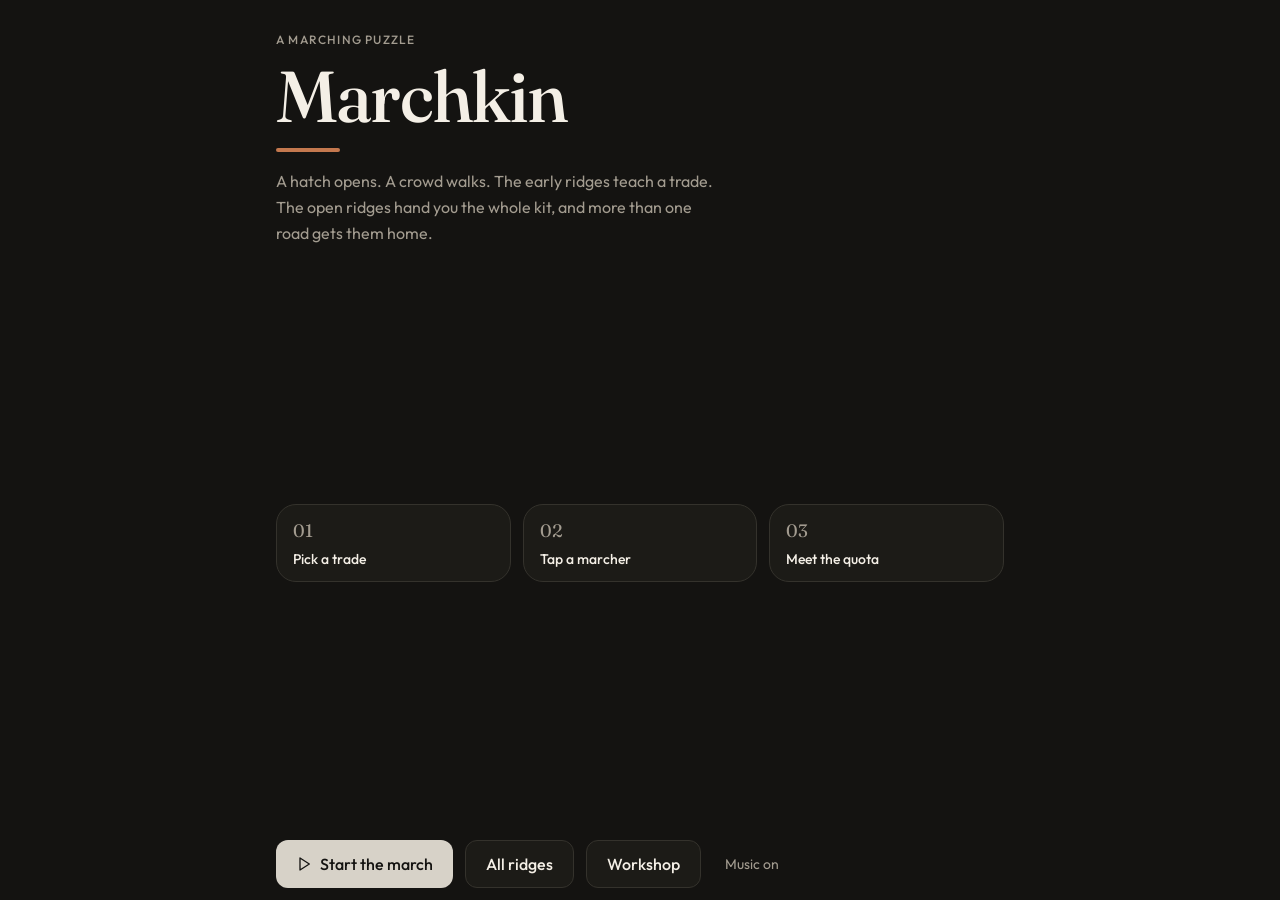
==== commit aefe84aa: "Play the open ridges." ====
--- a/index.html
+++ b/index.html
@@ -11,8 +11,8 @@
       rel="stylesheet"
       href="https://fonts.googleapis.com/css2?family=Fraunces:opsz,wght@9..144,500;9..144,600&family=Outfit:wght@400;500;600&display=swap"
     />
-    <script type="module" crossorigin src="./assets/play-CjzR7dxE.js"></script>
-    <link rel="stylesheet" crossorigin href="./assets/play-gUmm5KDw.css">
+    <script type="module" crossorigin src="./assets/play-DU4tfUBy.js"></script>
+    <link rel="stylesheet" crossorigin href="./assets/play-Cy8gC-XI.css">
   </head>
   <body>
     <div id="root"></div>
--- a/assets/play-Cy8gC-XI.css
+++ b/assets/play-Cy8gC-XI.css
@@ -0,0 +1,2 @@
+/*! tailwindcss v4.3.3 | MIT License | https://tailwindcss.com */
+@layer properties{@supports (((-webkit-hyphens:none)) and (not (margin-trim:inline))) or ((-moz-orient:inline) and (not (color:rgb(from red r g b)))){*,:before,:after,::backdrop{--tw-rotate-x:initial;--tw-rotate-y:initial;--tw-rotate-z:initial;--tw-skew-x:initial;--tw-skew-y:initial;--tw-space-y-reverse:0;--tw-border-style:solid;--tw-leading:initial;--tw-font-weight:initial;--tw-tracking:initial;--tw-ordinal:initial;--tw-slashed-zero:initial;--tw-numeric-figure:initial;--tw-numeric-spacing:initial;--tw-numeric-fraction:initial;--tw-shadow:0 0 #0000;--tw-shadow-color:initial;--tw-shadow-alpha:100%;--tw-inset-shadow:0 0 #0000;--tw-inset-shadow-color:initial;--tw-inset-shadow-alpha:100%;--tw-ring-color:initial;--tw-ring-shadow:0 0 #0000;--tw-inset-ring-color:initial;--tw-inset-ring-shadow:0 0 #0000;--tw-ring-inset:initial;--tw-ring-offset-width:0px;--tw-ring-offset-color:#fff;--tw-ring-offset-shadow:0 0 #0000;--tw-blur:initial;--tw-brightness:initial;--tw-contrast:initial;--tw-grayscale:initial;--tw-hue-rotate:initial;--tw-invert:initial;--tw-opacity:initial;--tw-saturate:initial;--tw-sepia:initial;--tw-drop-shadow:initial;--tw-drop-shadow-color:initial;--tw-drop-shadow-alpha:100%;--tw-drop-shadow-size:initial}}}@layer theme{:root,:host{--font-sans:"Outfit", system-ui, sans-serif;--font-mono:ui-monospace, SFMono-Regular, Menlo, Monaco, Consolas, "Liberation Mono", "Courier New", monospace;--color-red-500:oklch(63.7% .237 25.331);--color-zinc-50:oklch(98.5% 0 none);--color-zinc-400:oklch(70.5% .015 286.067);--color-zinc-500:oklch(55.2% .016 285.938);--color-zinc-900:oklch(21% .006 285.885);--color-zinc-950:oklch(14.1% .005 285.823);--color-neutral-100:oklch(97% 0 none);--color-neutral-300:oklch(87% 0 none);--color-neutral-700:oklch(37.1% 0 none);--color-neutral-900:oklch(20.5% 0 none);--color-black:#000;--color-white:#fff;--spacing:.25rem;--container-sm:24rem;--container-md:28rem;--container-3xl:48rem;--text-xs:.75rem;--text-xs--line-height:calc(1 / .75);--text-sm:.875rem;--text-sm--line-height:calc(1.25 / .875);--text-base:1rem;--text-base--line-height:calc(1.5 / 1);--text-lg:1.125rem;--text-lg--line-height:calc(1.75 / 1.125);--text-xl:1.25rem;--text-xl--line-height:calc(1.75 / 1.25);--text-2xl:1.5rem;--text-2xl--line-height:calc(2 / 1.5);--text-3xl:1.875rem;--text-3xl--line-height:calc(2.25 / 1.875);--text-5xl:3rem;--text-5xl--line-height:1;--text-7xl:4.5rem;--text-7xl--line-height:1;--font-weight-medium:500;--font-weight-semibold:600;--tracking-tight:-.025em;--tracking-widest:.1em;--leading-relaxed:1.625;--radius-sm:.5rem;--radius-md:.75rem;--radius-lg:1.25rem;--radius-xl:1.75rem;--default-transition-duration:.15s;--default-transition-timing-function:cubic-bezier(.4, 0, .2, 1);--default-font-family:var(--font-sans);--default-mono-font-family:var(--font-mono);--color-bg:#141311;--color-surface:#1c1b17;--color-fg:#f4efe6;--color-muted:#a39c90;--color-line:#34322c;--color-accent:#d7d2c8;--color-accent-fg:#141311;--color-good:#8ea394;--color-bad:#c46a5a;--font-display:"Fraunces", Georgia, serif}}@layer base{*,:after,:before,::backdrop{box-sizing:border-box;border:0 solid;margin:0;padding:0}::file-selector-button{box-sizing:border-box;border:0 solid;margin:0;padding:0}html,:host{-webkit-text-size-adjust:100%;tab-size:4;line-height:1.5;font-family:var(--default-font-family,-apple-system, BlinkMacSystemFont, "Segoe UI", Roboto, "Helvetica Neue", "Noto Sans", Arial, sans-serif, "Apple Color Emoji", "Segoe UI Emoji", "Segoe UI Symbol", "Noto Color Emoji");font-feature-settings:var(--default-font-feature-settings,normal);font-variation-settings:var(--default-font-variation-settings,normal);-webkit-tap-highlight-color:transparent}hr{height:0;color:inherit;border-top-width:1px}abbr:where([title]){-webkit-text-decoration:underline dotted;text-decoration:underline dotted}h1,h2,h3,h4,h5,h6{font-size:inherit;font-weight:inherit}a{color:inherit;-webkit-text-decoration:inherit;-webkit-text-decoration:inherit;-webkit-text-decoration:inherit;-webkit-text-decoration:inherit;text-decoration:inherit}b,strong{font-weight:bolder}code,kbd,samp,pre{font-family:var(--default-mono-font-family,ui-monospace, SFMono-Regular, Menlo, Monaco, Consolas, "Liberation Mono", "Courier New", monospace);font-feature-settings:var(--default-mono-font-feature-settings,normal);font-variation-settings:var(--default-mono-font-variation-settings,normal);font-size:1em}small{font-size:80%}sub,sup{vertical-align:baseline;font-size:75%;line-height:0;position:relative}sub{bottom:-.25em}sup{top:-.5em}table{text-indent:0;border-color:inherit;border-collapse:collapse}:-moz-focusring:where(:not(iframe)){outline:auto}progress{vertical-align:baseline}summary{display:list-item}ol,ul,menu{list-style:none}img,svg,video,canvas,audio,iframe,embed,object{vertical-align:middle;display:block}img,video{max-width:100%;height:auto}button,input,select,optgroup,textarea{font:inherit;font-feature-settings:inherit;font-variation-settings:inherit;letter-spacing:inherit;color:inherit;opacity:1;background-color:#0000;border-radius:0}::file-selector-button{font:inherit;font-feature-settings:inherit;font-variation-settings:inherit;letter-spacing:inherit;color:inherit;opacity:1;background-color:#0000;border-radius:0}:where(select:is([multiple],[size])) optgroup{font-weight:bolder}:where(select:is([multiple],[size])) optgroup option{padding-inline-start:20px}::file-selector-button{margin-inline-end:4px}::placeholder{opacity:1}@supports (not ((-webkit-appearance:-apple-pay-button))) or (contain-intrinsic-size:1px){::placeholder{color:currentColor}@supports (color:color-mix(in lab, red, red)){::placeholder{color:color-mix(in oklab, currentcolor 50%, transparent)}}}textarea{resize:vertical}::-webkit-search-decoration{-webkit-appearance:none}::-webkit-date-and-time-value{min-height:1lh;text-align:inherit}::-webkit-datetime-edit{display:inline-flex}::-webkit-datetime-edit-fields-wrapper{padding:0}::-webkit-datetime-edit{padding-block:0}::-webkit-datetime-edit-year-field{padding-block:0}::-webkit-datetime-edit-month-field{padding-block:0}::-webkit-datetime-edit-day-field{padding-block:0}::-webkit-datetime-edit-hour-field{padding-block:0}::-webkit-datetime-edit-minute-field{padding-block:0}::-webkit-datetime-edit-second-field{padding-block:0}::-webkit-datetime-edit-millisecond-field{padding-block:0}::-webkit-datetime-edit-meridiem-field{padding-block:0}::-webkit-calendar-picker-indicator{line-height:1}:-moz-ui-invalid{box-shadow:none}button,input:where([type=button],[type=reset],[type=submit]){appearance:button}::file-selector-button{appearance:button}::-webkit-inner-spin-button{height:auto}::-webkit-outer-spin-button{height:auto}[hidden]:where(:not([hidden=until-found])){display:none!important}button:not(:disabled),[role=button]:not(:disabled){cursor:pointer}html,body{background:var(--color-bg);height:100%;color:var(--color-fg)}button:focus-visible{outline:2px solid var(--color-accent);outline-offset:2px}}@layer components;@layer utilities{.collapse{visibility:collapse}.visible{visibility:visible}.absolute{position:absolute}.fixed{position:fixed}.relative{position:relative}.static{position:static}.inset-3{inset:calc(var(--spacing) * 3)}.col-span-2{grid-column:span 2/span 2}.container{width:100%}@media (width>=40rem){.container{max-width:40rem}}@media (width>=48rem){.container{max-width:48rem}}@media (width>=64rem){.container{max-width:64rem}}@media (width>=80rem){.container{max-width:80rem}}@media (width>=96rem){.container{max-width:96rem}}.mx-auto{margin-inline:auto}.mt-1{margin-top:var(--spacing)}.mt-2{margin-top:calc(var(--spacing) * 2)}.mt-3{margin-top:calc(var(--spacing) * 3)}.mt-4{margin-top:calc(var(--spacing) * 4)}.mt-5{margin-top:calc(var(--spacing) * 5)}.mt-8{margin-top:calc(var(--spacing) * 8)}.ml-auto{margin-left:auto}.block{display:block}.contents{display:contents}.flex{display:flex}.grid{display:grid}.hidden{display:none}.inline{display:inline}.inline-block{display:inline-block}.inline-flex{display:inline-flex}.table{display:table}.size-3\.5{width:calc(var(--spacing) * 3.5);height:calc(var(--spacing) * 3.5)}.size-4{width:calc(var(--spacing) * 4);height:calc(var(--spacing) * 4)}.size-10{width:calc(var(--spacing) * 10);height:calc(var(--spacing) * 10)}.h-1{height:var(--spacing)}.h-1\.5{height:calc(var(--spacing) * 1.5)}.h-8{height:calc(var(--spacing) * 8)}.h-10{height:calc(var(--spacing) * 10)}.h-11{height:calc(var(--spacing) * 11)}.h-12{height:calc(var(--spacing) * 12)}.h-60{height:calc(var(--spacing) * 60)}.h-dvh{height:100dvh}.h-full{height:100%}.min-h-0{min-height:0}.min-h-screen{min-height:100vh}.w-3{width:calc(var(--spacing) * 3)}.w-8{width:calc(var(--spacing) * 8)}.w-10{width:calc(var(--spacing) * 10)}.w-11{width:calc(var(--spacing) * 11)}.w-16{width:calc(var(--spacing) * 16)}.w-full{width:100%}.max-w-3xl{max-width:var(--container-3xl)}.max-w-md{max-width:var(--container-md)}.max-w-sm{max-width:var(--container-sm)}.min-w-0{min-width:0}.flex-1{flex:1}.shrink-0{flex-shrink:0}.transform{transform:var(--tw-rotate-x,) var(--tw-rotate-y,) var(--tw-rotate-z,) var(--tw-skew-x,) var(--tw-skew-y,)}.cursor-pointer{cursor:pointer}.touch-none{touch-action:none}.resize{resize:both}.grid-cols-2{grid-template-columns:repeat(2,minmax(0,1fr))}.grid-cols-3{grid-template-columns:repeat(3,minmax(0,1fr))}.grid-cols-4{grid-template-columns:repeat(4,minmax(0,1fr))}.flex-col{flex-direction:column}.flex-wrap{flex-wrap:wrap}.place-items-center{place-items:center}.items-center{align-items:center}.items-end{align-items:flex-end}.items-start{align-items:flex-start}.justify-between{justify-content:space-between}.justify-center{justify-content:center}.gap-1{gap:var(--spacing)}.gap-2{gap:calc(var(--spacing) * 2)}.gap-3{gap:calc(var(--spacing) * 3)}:where(.space-y-5>:not(:last-child)){--tw-space-y-reverse:0;margin-block-start:calc(calc(var(--spacing) * 5) * var(--tw-space-y-reverse));margin-block-end:calc(calc(var(--spacing) * 5) * calc(1 - var(--tw-space-y-reverse)))}.truncate{text-overflow:ellipsis;white-space:nowrap;overflow:hidden}.overflow-x-auto{overflow-x:auto}.overflow-y-auto{overflow-y:auto}.rounded-full{border-radius:2147483647px}.rounded-lg{border-radius:var(--radius-lg)}.rounded-md{border-radius:var(--radius-md)}.rounded-sm{border-radius:var(--radius-sm)}.rounded-xl{border-radius:var(--radius-xl)}.border{border-style:var(--tw-border-style);border-width:1px}.border-l-2{border-left-style:var(--tw-border-style);border-left-width:2px}.border-\[\#c4784e\]{border-color:#c4784e}.border-accent{border-color:var(--color-accent)}.border-line{border-color:var(--color-line)}.border-neutral-300{border-color:var(--color-neutral-300)}.border-l-\[\#7f93a8\]{border-left-color:#7f93a8}.border-l-\[\#8ea394\]{border-left-color:#8ea394}.border-l-\[\#a39c90\]{border-left-color:#a39c90}.border-l-\[\#c46a4e\]{border-left-color:#c46a4e}.border-l-\[\#c4784e\]{border-left-color:#c4784e}.bg-\[\#c4784e\]{background-color:#c4784e}.bg-accent{background-color:var(--color-accent)}.bg-bg{background-color:var(--color-bg)}.bg-bg\/80{background-color:#141311cc}@supports (color:color-mix(in lab, red, red)){.bg-bg\/80{background-color:color-mix(in oklab, var(--color-bg) 80%, transparent)}}.bg-black\/10{background-color:#0000001a}@supports (color:color-mix(in lab, red, red)){.bg-black\/10{background-color:color-mix(in oklab, var(--color-black) 10%, transparent)}}.bg-good{background-color:var(--color-good)}.bg-line{background-color:var(--color-line)}.bg-surface{background-color:var(--color-surface)}.bg-zinc-50{background-color:var(--color-zinc-50)}.object-cover{object-fit:cover}.px-2{padding-inline:calc(var(--spacing) * 2)}.px-3{padding-inline:calc(var(--spacing) * 3)}.px-4{padding-inline:calc(var(--spacing) * 4)}.px-5{padding-inline:calc(var(--spacing) * 5)}.px-6{padding-inline:calc(var(--spacing) * 6)}.py-1{padding-block:var(--spacing)}.py-2{padding-block:calc(var(--spacing) * 2)}.py-3{padding-block:calc(var(--spacing) * 3)}.py-4{padding-block:calc(var(--spacing) * 4)}.py-5{padding-block:calc(var(--spacing) * 5)}.py-6{padding-block:calc(var(--spacing) * 6)}.py-8{padding-block:calc(var(--spacing) * 8)}.pt-3{padding-top:calc(var(--spacing) * 3)}.pb-1{padding-bottom:var(--spacing)}.pb-2{padding-bottom:calc(var(--spacing) * 2)}.pb-4{padding-bottom:calc(var(--spacing) * 4)}.text-center{text-align:center}.text-left{text-align:left}.text-right{text-align:right}.font-display{font-family:var(--font-display)}.text-2xl{font-size:var(--text-2xl);line-height:var(--tw-leading,var(--text-2xl--line-height))}.text-3xl{font-size:var(--text-3xl);line-height:var(--tw-leading,var(--text-3xl--line-height))}.text-5xl{font-size:var(--text-5xl);line-height:var(--tw-leading,var(--text-5xl--line-height))}.text-base{font-size:var(--text-base);line-height:var(--tw-leading,var(--text-base--line-height))}.text-lg{font-size:var(--text-lg);line-height:var(--tw-leading,var(--text-lg--line-height))}.text-sm{font-size:var(--text-sm);line-height:var(--tw-leading,var(--text-sm--line-height))}.text-xl{font-size:var(--text-xl);line-height:var(--tw-leading,var(--text-xl--line-height))}.text-xs{font-size:var(--text-xs);line-height:var(--tw-leading,var(--text-xs--line-height))}.text-\[10px\]{font-size:10px}.leading-none{--tw-leading:1;line-height:1}.leading-relaxed{--tw-leading:var(--leading-relaxed);line-height:var(--leading-relaxed)}.font-medium{--tw-font-weight:var(--font-weight-medium);font-weight:var(--font-weight-medium)}.font-semibold{--tw-font-weight:var(--font-weight-semibold);font-weight:var(--font-weight-semibold)}.tracking-tight{--tw-tracking:var(--tracking-tight);letter-spacing:var(--tracking-tight)}.tracking-widest{--tw-tracking:var(--tracking-widest);letter-spacing:var(--tracking-widest)}.break-words{overflow-wrap:break-word}.text-accent-fg{color:var(--color-accent-fg)}.text-bad{color:var(--color-bad)}.text-fg{color:var(--color-fg)}.text-muted{color:var(--color-muted)}.text-red-500{color:var(--color-red-500)}.text-zinc-500{color:var(--color-zinc-500)}.text-zinc-900{color:var(--color-zinc-900)}.capitalize{text-transform:capitalize}.uppercase{text-transform:uppercase}.italic{font-style:italic}.tabular-nums{--tw-numeric-spacing:tabular-nums;font-variant-numeric:var(--tw-ordinal,) var(--tw-slashed-zero,) var(--tw-numeric-figure,) var(--tw-numeric-spacing,) var(--tw-numeric-fraction,)}.underline-offset-4{text-underline-offset:4px}.opacity-70{opacity:.7}.ring-1{--tw-ring-shadow:var(--tw-ring-inset,) 0 0 0 calc(1px + var(--tw-ring-offset-width)) var(--tw-ring-color,currentcolor);box-shadow:var(--tw-inset-shadow), var(--tw-inset-ring-shadow), var(--tw-ring-offset-shadow), var(--tw-ring-shadow), var(--tw-shadow)}.ring-line{--tw-ring-color:var(--color-line)}.blur{--tw-blur:blur(8px);filter:var(--tw-blur,) var(--tw-brightness,) var(--tw-contrast,) var(--tw-grayscale,) var(--tw-hue-rotate,) var(--tw-invert,) var(--tw-saturate,) var(--tw-sepia,) var(--tw-drop-shadow,)}.filter{filter:var(--tw-blur,) var(--tw-brightness,) var(--tw-contrast,) var(--tw-grayscale,) var(--tw-hue-rotate,) var(--tw-invert,) var(--tw-saturate,) var(--tw-sepia,) var(--tw-drop-shadow,)}.filter\!{filter:var(--tw-blur,) var(--tw-brightness,) var(--tw-contrast,) var(--tw-grayscale,) var(--tw-hue-rotate,) var(--tw-invert,) var(--tw-saturate,) var(--tw-sepia,) var(--tw-drop-shadow,)!important}.transition{transition-property:color,background-color,border-color,outline-color,text-decoration-color,fill,stroke,--tw-gradient-from,--tw-gradient-via,--tw-gradient-to,opacity,box-shadow,transform,translate,scale,rotate,filter,-webkit-backdrop-filter,backdrop-filter,display,content-visibility,overlay,pointer-events;transition-timing-function:var(--tw-ease,var(--default-transition-timing-function));transition-duration:var(--tw-duration,var(--default-transition-duration))}@media (hover:hover){.hover\:bg-neutral-100:hover{background-color:var(--color-neutral-100)}.hover\:underline:hover{text-decoration-line:underline}}.disabled\:cursor-wait:disabled{cursor:wait}.disabled\:no-underline:disabled{text-decoration-line:none}.disabled\:opacity-35:disabled{opacity:.35}.disabled\:opacity-40:disabled{opacity:.4}@media (width>=40rem){.sm\:col-span-2{grid-column:span 2/span 2}.sm\:inline{display:inline}.sm\:h-72{height:calc(var(--spacing) * 72)}.sm\:grid-cols-3{grid-template-columns:repeat(3,minmax(0,1fr))}.sm\:grid-cols-4{grid-template-columns:repeat(4,minmax(0,1fr))}.sm\:flex-row{flex-direction:row}.sm\:items-center{align-items:center}.sm\:justify-center{justify-content:center}.sm\:text-7xl{font-size:var(--text-7xl);line-height:var(--tw-leading,var(--text-7xl--line-height))}}@media (prefers-color-scheme:dark){.dark\:border-neutral-700{border-color:var(--color-neutral-700)}.dark\:bg-white\/20{background-color:#fff3}@supports (color:color-mix(in lab, red, red)){.dark\:bg-white\/20{background-color:color-mix(in oklab, var(--color-white) 20%, transparent)}}.dark\:bg-zinc-950{background-color:var(--color-zinc-950)}.dark\:text-zinc-50{color:var(--color-zinc-50)}.dark\:text-zinc-400{color:var(--color-zinc-400)}@media (hover:hover){.dark\:hover\:bg-neutral-900:hover{background-color:var(--color-neutral-900)}}}}.font-display{font-family:var(--font-display)}.safe-b{padding-bottom:max(.75rem, env(safe-area-inset-bottom))}@media (prefers-reduced-motion:reduce){.rise{animation:none}}@property --tw-rotate-x{syntax:"*";inherits:false}@property --tw-rotate-y{syntax:"*";inherits:false}@property --tw-rotate-z{syntax:"*";inherits:false}@property --tw-skew-x{syntax:"*";inherits:false}@property --tw-skew-y{syntax:"*";inherits:false}@property --tw-space-y-reverse{syntax:"*";inherits:false;initial-value:0}@property --tw-border-style{syntax:"*";inherits:false;initial-value:solid}@property --tw-leading{syntax:"*";inherits:false}@property --tw-font-weight{syntax:"*";inherits:false}@property --tw-tracking{syntax:"*";inherits:false}@property --tw-ordinal{syntax:"*";inherits:false}@property --tw-slashed-zero{syntax:"*";inherits:false}@property --tw-numeric-figure{syntax:"*";inherits:false}@property --tw-numeric-spacing{syntax:"*";inherits:false}@property --tw-numeric-fraction{syntax:"*";inherits:false}@property --tw-shadow{syntax:"*";inherits:false;initial-value:0 0 #0000}@property --tw-shadow-color{syntax:"*";inherits:false}@property --tw-shadow-alpha{syntax:"<percentage>";inherits:false;initial-value:100%}@property --tw-inset-shadow{syntax:"*";inherits:false;initial-value:0 0 #0000}@property --tw-inset-shadow-color{syntax:"*";inherits:false}@property --tw-inset-shadow-alpha{syntax:"<percentage>";inherits:false;initial-value:100%}@property --tw-ring-color{syntax:"*";inherits:false}@property --tw-ring-shadow{syntax:"*";inherits:false;initial-value:0 0 #0000}@property --tw-inset-ring-color{syntax:"*";inherits:false}@property --tw-inset-ring-shadow{syntax:"*";inherits:false;initial-value:0 0 #0000}@property --tw-ring-inset{syntax:"*";inherits:false}@property --tw-ring-offset-width{syntax:"<length>";inherits:false;initial-value:0}@property --tw-ring-offset-color{syntax:"*";inherits:false;initial-value:#fff}@property --tw-ring-offset-shadow{syntax:"*";inherits:false;initial-value:0 0 #0000}@property --tw-blur{syntax:"*";inherits:false}@property --tw-brightness{syntax:"*";inherits:false}@property --tw-contrast{syntax:"*";inherits:false}@property --tw-grayscale{syntax:"*";inherits:false}@property --tw-hue-rotate{syntax:"*";inherits:false}@property --tw-invert{syntax:"*";inherits:false}@property --tw-opacity{syntax:"*";inherits:false}@property --tw-saturate{syntax:"*";inherits:false}@property --tw-sepia{syntax:"*";inherits:false}@property --tw-drop-shadow{syntax:"*";inherits:false}@property --tw-drop-shadow-color{syntax:"*";inherits:false}@property --tw-drop-shadow-alpha{syntax:"<percentage>";inherits:false;initial-value:100%}@property --tw-drop-shadow-size{syntax:"*";inherits:false}
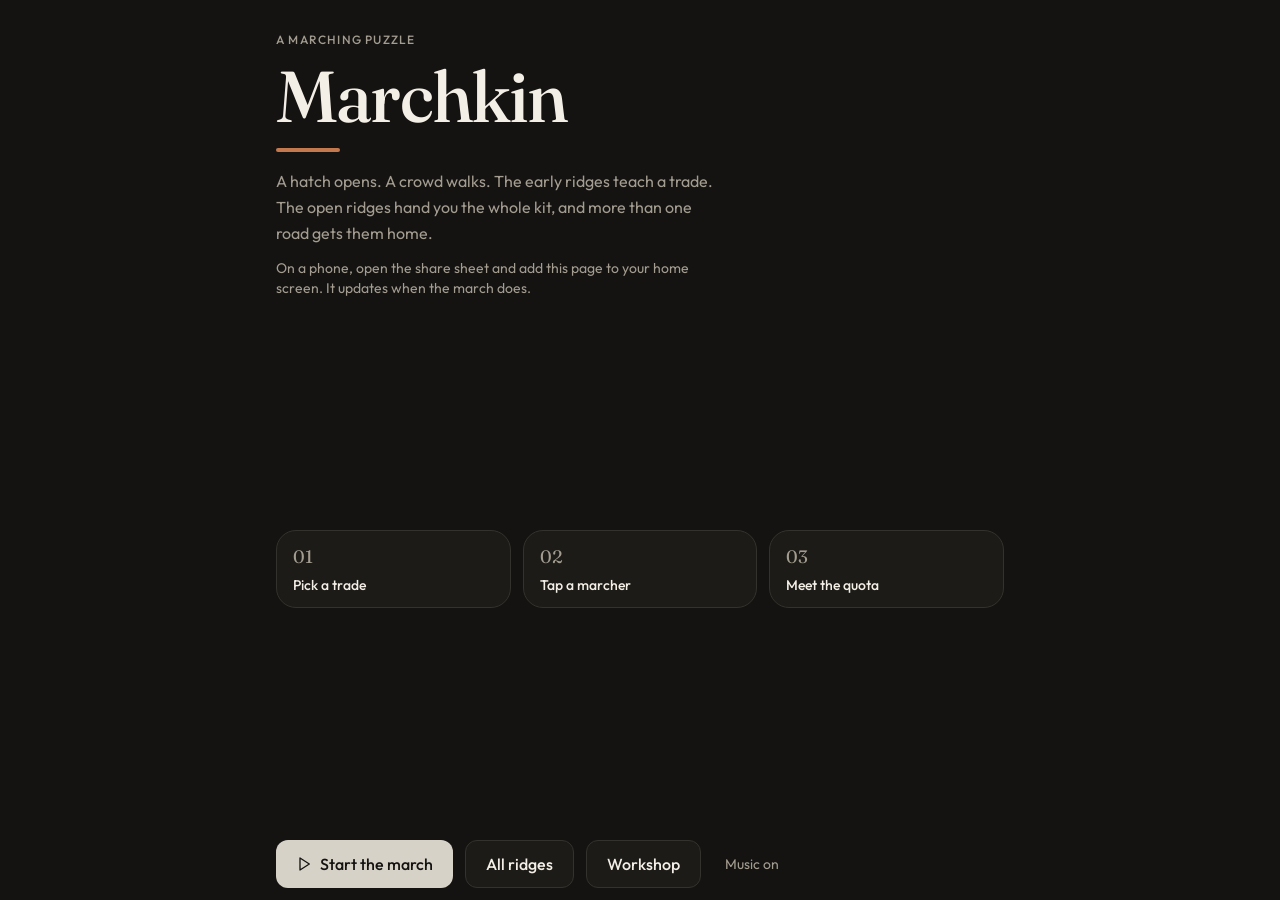
==== commit 1bbc4e95: "Installable Marchkin." ====
--- a/index.html
+++ b/index.html
@@ -6,12 +6,22 @@
     <title>Marchkin</title>
     <meta name="description" content="A marching puzzle. Assign a trade and get the crowd home." />
     <meta name="theme-color" content="#141311" />
+    <meta name="apple-mobile-web-app-capable" content="yes" />
+    <meta name="mobile-web-app-capable" content="yes" />
+    <meta name="apple-mobile-web-app-status-bar-style" content="black-translucent" />
+    <meta name="apple-mobile-web-app-title" content="Marchkin" />
+    <meta property="og:title" content="Marchkin" />
+    <meta property="og:description" content="A marching puzzle. Assign a trade and get the crowd home." />
+    <meta property="og:image" content="https://ahq25.github.io/og.jpg" />
+    <meta name="twitter:card" content="summary_large_image" />
+    <link rel="manifest" href="./manifest.webmanifest" />
+    <link rel="apple-touch-icon" href="./icon-180.png" />
     <link rel="icon" type="image/svg+xml" href="./favicon.svg" />
     <link
       rel="stylesheet"
       href="https://fonts.googleapis.com/css2?family=Fraunces:opsz,wght@9..144,500;9..144,600&family=Outfit:wght@400;500;600&display=swap"
     />
-    <script type="module" crossorigin src="./assets/play-DU4tfUBy.js"></script>
+    <script type="module" crossorigin src="./assets/play-CdYnL8Pi.js"></script>
     <link rel="stylesheet" crossorigin href="./assets/play-Cy8gC-XI.css">
   </head>
   <body>
